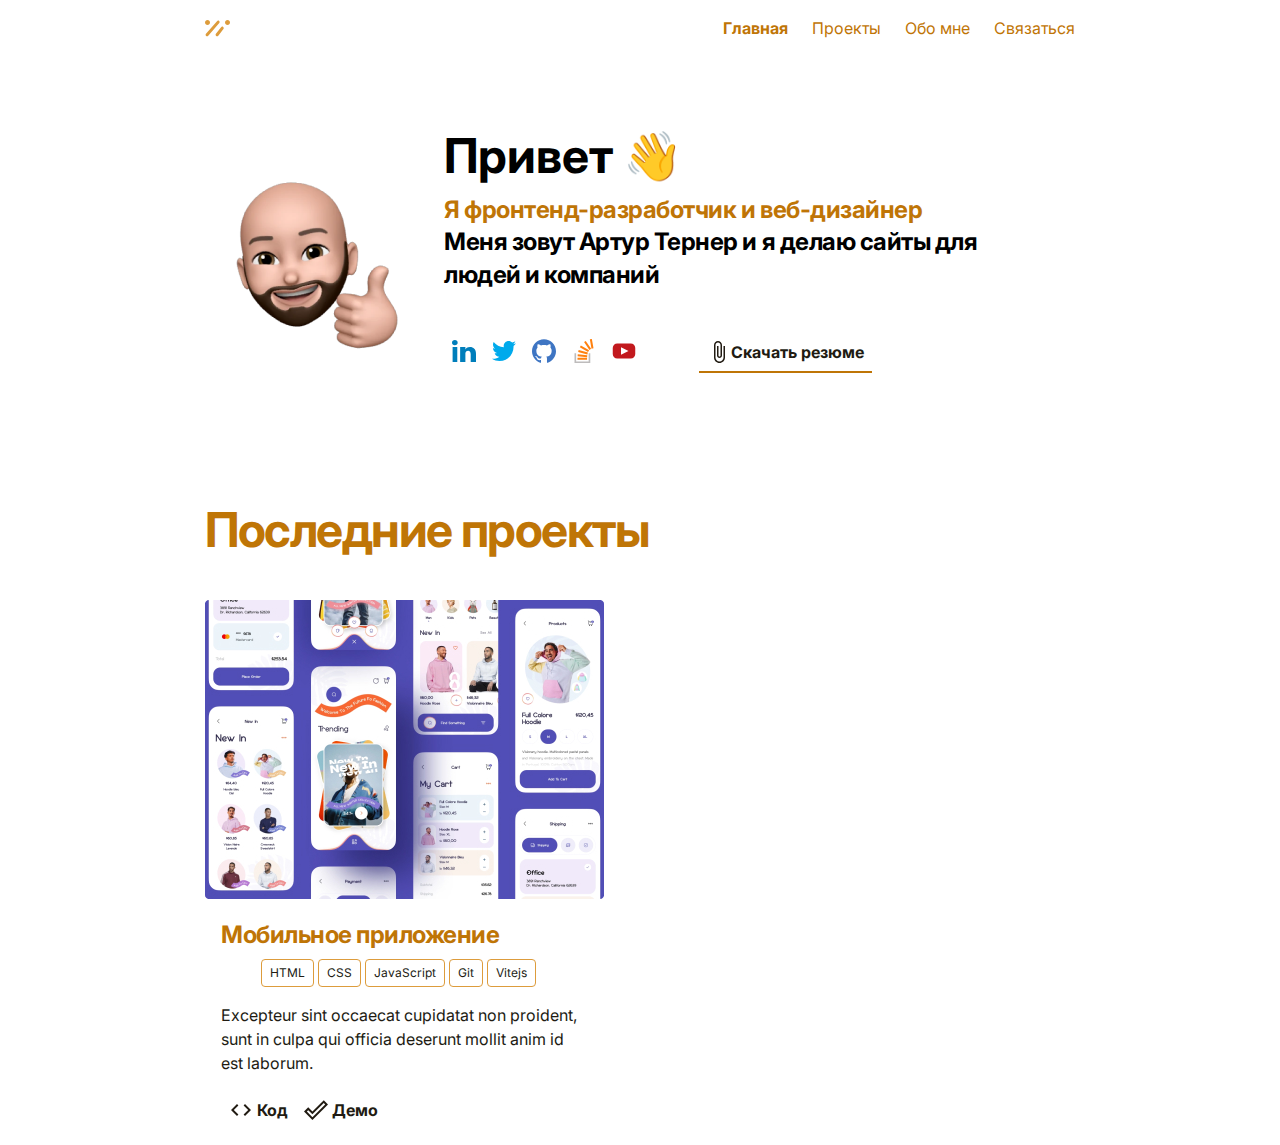
==== index.html @ 76e6dc6d "Верстаем дальше" ====
<!DOCTYPE html>
<html lang="ru">
<head>
  <meta charset="UTF-8">
  <meta http-equiv="X-UA-Compatible" content="IE=edge">
  <meta name="viewport" content="width=device-width, initial-scale=1.0">
  <title>Артур Тернер - сайт портфолио</title>
  <link rel="stylesheet" href="css/normalize.css">
  <link rel="stylesheet" href="css/style.css">
  <link rel="preconnect" href="https://fonts.googleapis.com">
  <link rel="preconnect" href="https://fonts.gstatic.com" crossorigin>
  <link href="https://fonts.googleapis.com/css2?family=Inter:wght@400;700&family=Roboto:wght@400;700&display=swap" rel="stylesheet">
</head>
<body>
  <div class="navbar container">
    <img src="img/logo.svg" alt="Logo">
    <nav class="navigation">
      <ul class="nav_list">
        <li class="nav_item"><a href="№" class="nav_link active">Главная</a></li>
        <li class="nav_item"><a href="№" class="nav_link">Проекты</a></li>
        <li class="nav_item"><a href="№" class="nav_link">Обо мне</a></li>
        <li class="nav_item"><a href="№" class="nav_link">Связаться</a></li>
      </ul>
    </nav>
  </div> 
  <!-- ./navbar -->

  <header class="header container">
    <img src="img/avatar.png" alt="Артур" class="header_photo">
    <!-- /.header_photo -->
    <div class="header_text">
      <strong class="header_strong">Привет 👋</strong>
      <h1 class="header_heading">
        <span class="header_primary">Я фронтенд-разработчик и веб-дизайнер</span> <br /> 
        Меня зовут Артур Тернер и я делаю сайты для <br /> людей и компаний
      </h1>
      <div class="header_links">
        <ul class="social_list">
          <li class="social_item">
            <a href="" class="social_link"><img src="img/icons/linkedin.svg" alt="linkedin" class="social_logo">
            </a>
          </li>
          <li class="social_item">
            <a href="" class="social_link"><img src="img/icons/twitter.svg" alt="twitter" class="social_logo">
            </a>
          </li>
          <li class="social_item">
            <a href="" class="social_link"><img src="img/icons/github.svg" alt="github" class="social_logo">
            </a>
          </li>
          <li class="social_item">
            <a href="" class="social_link"><img src="img/icons/stackoverflow.svg" alt="stackoverflow" class="social_logo">
            </a>
          </li>
          <li class="social_item">
            <a href="" class="social_link"><img src="img/icons/youtube.svg" alt="youtube" class="social_logo">
            </a>
          </li>
        </ul>
        <a href="#" class="cv_download" download>
          <img src="img/download.svg" alt="download" class="cv_icon">
          <span class="cv_text">Скачать резюме</span>
        </a>
      </div>
      <!-- /.header_links -->
    </div>
    <!-- /.header_text -->
  </header>
  <!-- /.header -->
  <section class="portfolio">
    <div class="container">
      <h2 class="section_heading">Последние проекты</h2>
      <div class="cards">
        <div class="card">
          <img src="img/portfolio/image1.jpg" alt="Мобильное приложение" class="card_image" />
          <div class="card_text_wrapper">
            <h3 class="card_title">Мобильное приложение</h3>
          <ul class="tags">
            <li class="tags_item"><a href="#" class="tag">HTML</a></li>
            <li class="tags_item"><a href="#" class="tag">CSS</a></li>
            <li class="tags_item"><a href="#" class="tag">JavaScript</a></li>
            <li class="tags_item"><a href="#" class="tag">Git</a></li>
            <li class="tags_item"><a href="#" class="tag">Vitejs</a></li>
          </ul>
          <p class="card_text">
            Excepteur sint occaecat cupidatat non proident, sunt in culpa qui officia deserunt mollit anim id est laborum.
          </p>
          <div class="card_buttons">
            <a href="#" class="card_button">
              <img src="img/icons/code.svg" alt="code icon" class="card_button_icon" />
              <span class="card_button_text">Код</span>
            </a>
              <a href="#" class="card_button">
                <img src="img/icons/check.svg" alt="check icon" class="card_button_icon" />
                <span class="card_button_text">Демо</span>
              </a>
          </div>
          </div>
          <!-- /.card_text_wrapper -->
        </div>
        <!-- /.card -->
      </div>
      <!-- /.cards -->
    </div>
    <!-- /.container -->
  </section>
  <!-- /.portfolio -->
</body>
</html>
---- css/style.css ----
body {
  font-family: 'Inter', sans-serif;
}
.navbar {
  display: flex;
  align-items: center;
  justify-content: space-between;
}
.nav_list {
  display: flex;
  align-items: center;
  list-style: none;
  padding: 0;
}
.nav_link {
  text-decoration: none;
  color: #BF7506;
  margin-left: 24px;
  font-size: 16px;
  line-height: 150%;
}
.nav_link.active {
  font-weight: 700;
}
.container {
  max-width: 870px;
  width: 100%;
  margin: auto;
}
.header {
  padding: 70px 0;
  display: flex;
  align-items:center;
}
.header_text {
  margin-left: 27px;
}
.header_strong {
  font-weight: 700;
  font-size: 48px;
  line-height: 125%;
}
.header_heading {
  font-weight: 700;
  font-size: 24px;
  line-height: 135%;
  letter-spacing: -0.02em; 
  margin-top: 8px;
  margin-bottom: 24px;
}
.header_primary {
  color: #BF7506;
}
.social_list {
  list-style: none;
  padding: 0;
  display: flex;
  align-items: center;
}
.social_link {
  display: inline-block;
  padding: 8px;
}
.header_links {
  display: flex;
  align-items: center;
}
.cv_download {
  padding: 7px 8px;
  margin-left: 55px;
  display: flex;
  align-items: center;
  text-decoration: none;
  font-weight: 700;
  font-size: 16px;
  line-height: 150%;
  color: #211B12;
  border-bottom: 2px solid  #BF7506;;
}
.cv-icon {
  margin-right: 4px; 
}
.section_heading {
  font-weight: 700;
  font-size: 48px;
  line-height: 125%;
  letter-spacing: -0.03em;
  color: #BF7506;
}
.card {
  max-width: 400px;
}
.card_text_wrapper {
  padding: 16px;
}
.card_title {
  font-weight: 700;
  font-size: 24px;
  line-height: 135%;
  letter-spacing: -0.02em;
  color: #BF7506;
  margin-top: 0;
  margin-bottom: 8px;
}
.card_text {
  font-weight: 400;
  font-size: 16px;
  line-height: 150%;
  color: #211B12;
}
.tags {
  list-style: none;
  display: flex;
  align-items: center;
  margin-top: 8px;
  margin-bottom: 16px;
}
.tag {
  padding: 4px 8px;
  display: inline-block;
  font-weight: 400;
  font-size: 12px;
  line-height: 150%;
  text-decoration: none;
  color: #211B12;
  background: #FFFFFF;
  border: 1px solid #DD9C3C;
  border-radius: 4px;
  margin-right: 4px;
}
.card_buttons {
  display: flex;
  align-items: center;
}
.card_button {
  display: flex;
  align-items: center;
  padding: 7px 8px;
  text-decoration: none; 
  font-weight: 700;
  font-size: 16px;
  line-height: 150%;
  color: #211B12;
}
.card_button_icon {
  margin-right: 4px;
}
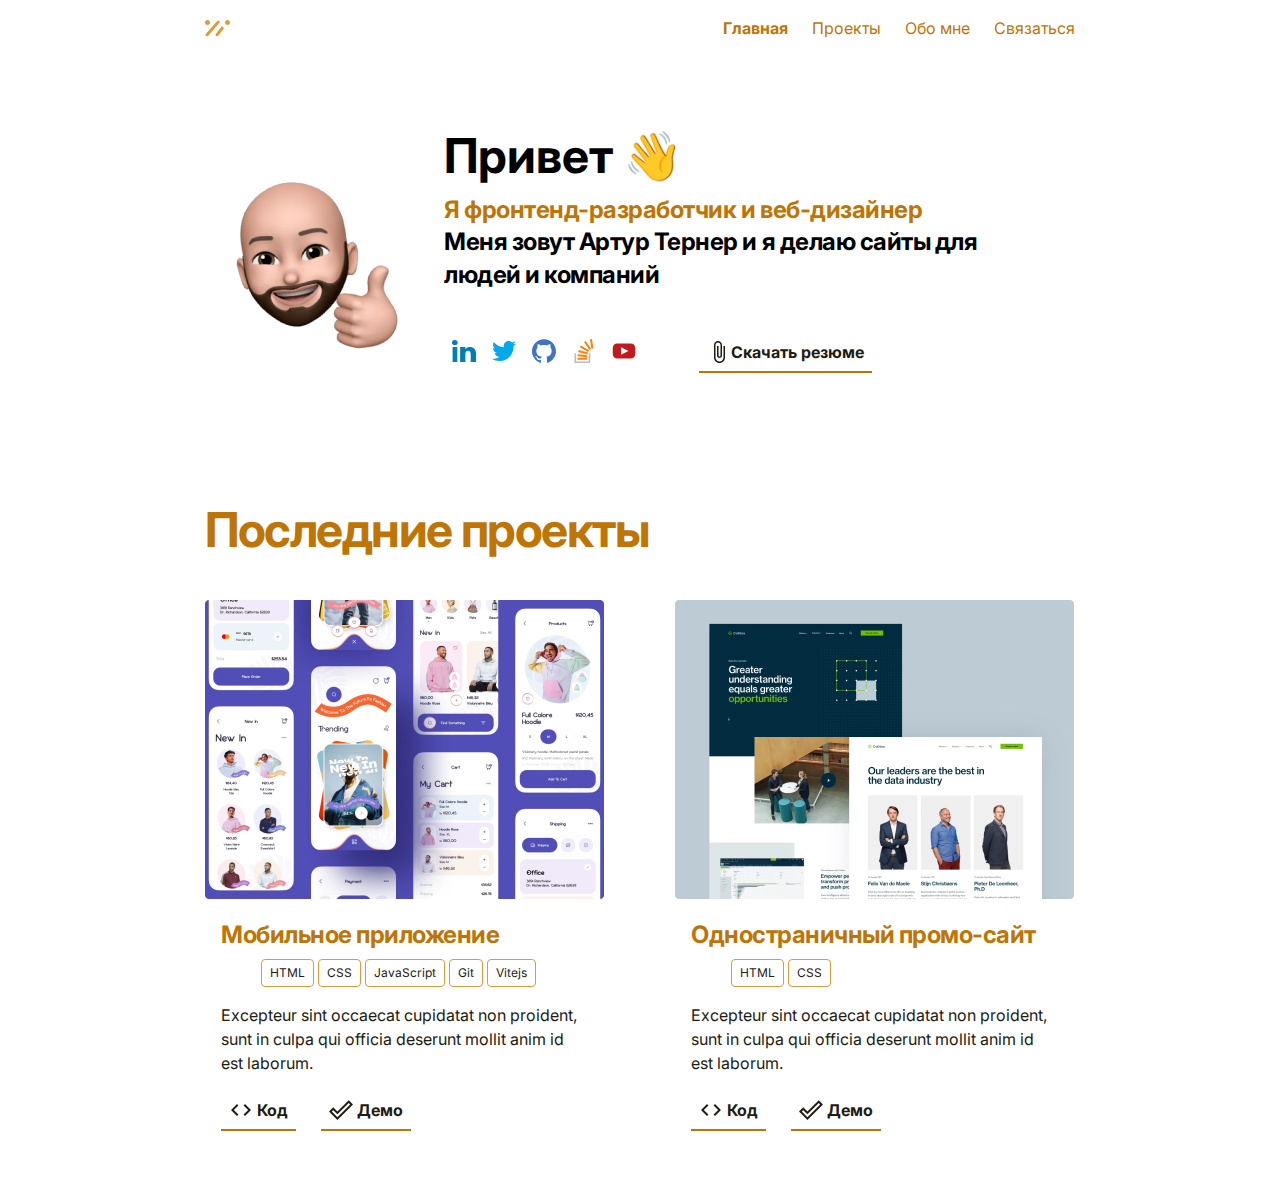
==== commit fcb2dd80: "Сверстали блок с портфолио" ====
--- a/index.html
+++ b/index.html
@@ -99,6 +99,31 @@
           <!-- /.card_text_wrapper -->
         </div>
         <!-- /.card -->
+        <div class="card">
+          <img src="img/portfolio/image2.jpg" alt="Одностраничный промо-сайт" class="card_image" />
+          <div class="card_text_wrapper">
+            <h3 class="card_title">Одностраничный промо-сайт</h3>
+          <ul class="tags">
+            <li class="tags_item"><a href="#" class="tag">HTML</a></li>
+            <li class="tags_item"><a href="#" class="tag">CSS</a></li>
+          </ul>
+          <p class="card_text">
+            Excepteur sint occaecat cupidatat non proident, sunt in culpa qui officia deserunt mollit anim id est laborum.
+          </p>
+          <div class="card_buttons">
+            <a href="#" class="card_button">
+              <img src="img/icons/code.svg" alt="code icon" class="card_button_icon" />
+              <span class="card_button_text">Код</span>
+            </a>
+              <a href="#" class="card_button">
+                <img src="img/icons/check.svg" alt="check icon" class="card_button_icon" />
+                <span class="card_button_text">Демо</span>
+              </a>
+          </div>
+          </div>
+          <!-- /.card_text_wrapper -->
+        </div>
+        <!-- /.card -->
       </div>
       <!-- /.cards -->
     </div>
--- a/css/style.css
+++ b/css/style.css
@@ -89,6 +89,7 @@
 }
 .card {
   max-width: 400px;
+  margin-bottom: 40px;
 }
 .card_text_wrapper {
   padding: 16px;
@@ -128,6 +129,11 @@
   border-radius: 4px;
   margin-right: 4px;
 }
+.cards {
+  display: flex;
+  align-items: flex-start;
+  justify-content: space-between;
+}
 .card_buttons {
   display: flex;
   align-items: center;
@@ -141,6 +147,8 @@
   font-size: 16px;
   line-height: 150%;
   color: #211B12;
+  border-bottom: 2px solid #BF7506;
+  margin-right: 25px;
 }
 .card_button_icon {
   margin-right: 4px;
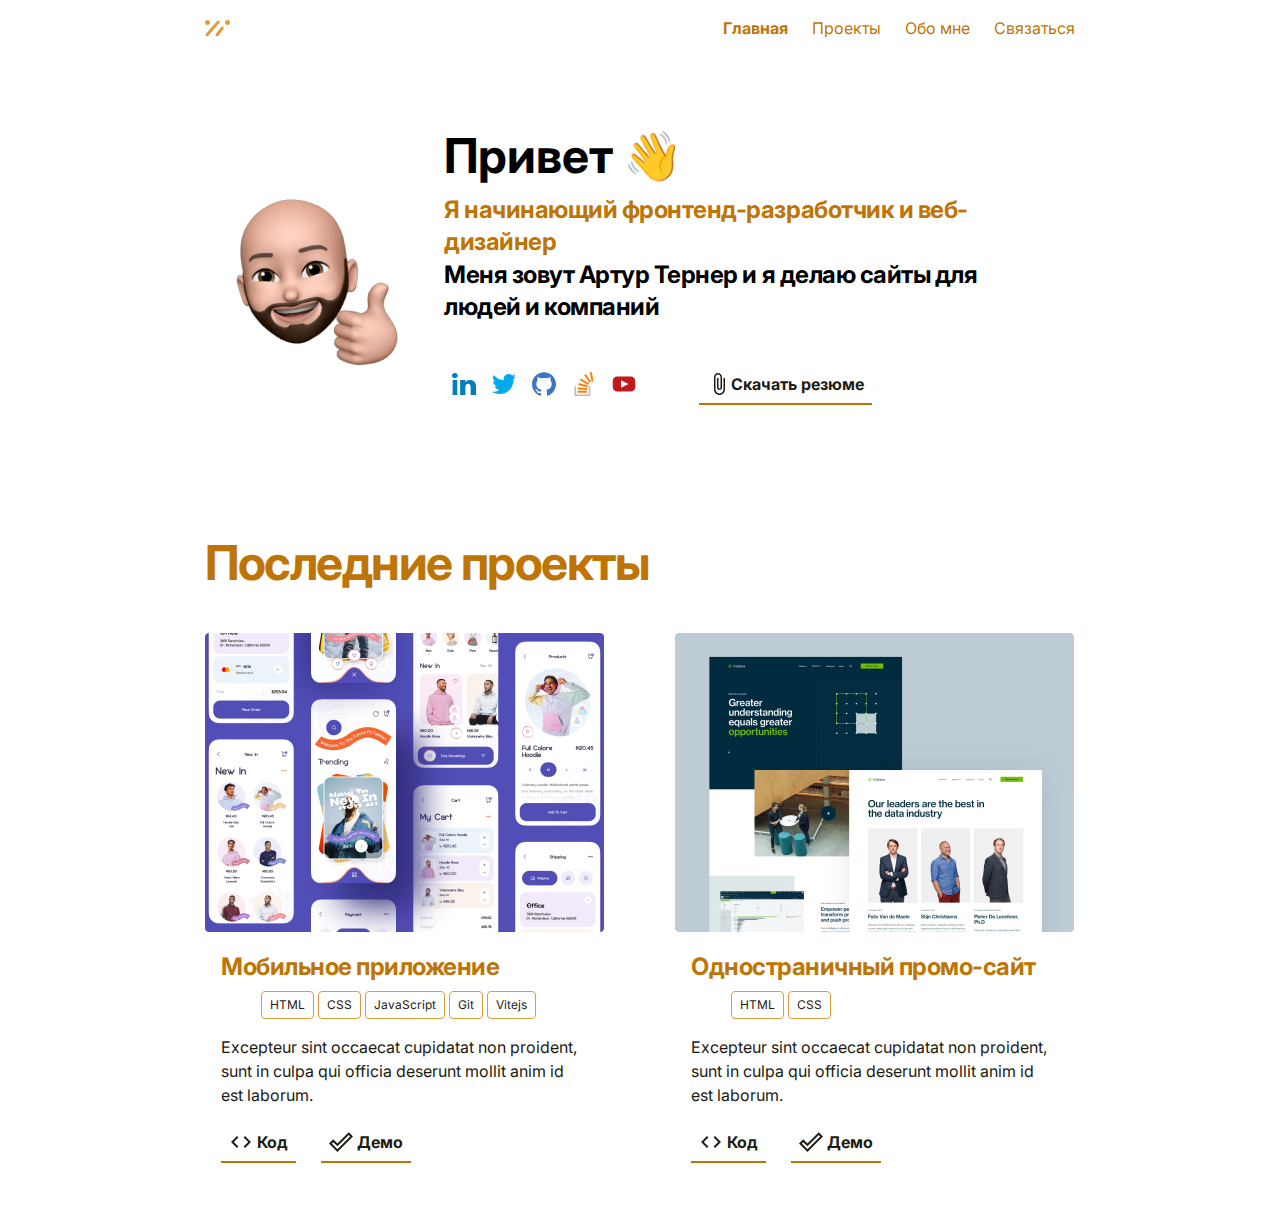
==== commit 24e5de02: "Add files via upload" ====
--- a/index.html
+++ b/index.html
@@ -31,7 +31,7 @@
     <div class="header_text">
       <strong class="header_strong">Привет 👋</strong>
       <h1 class="header_heading">
-        <span class="header_primary">Я фронтенд-разработчик и веб-дизайнер</span> <br /> 
+        <span class="header_primary">Я начинающий фронтенд-разработчик и веб-дизайнер</span> <br /> 
         Меня зовут Артур Тернер и я делаю сайты для <br /> людей и компаний
       </h1>
       <div class="header_links">
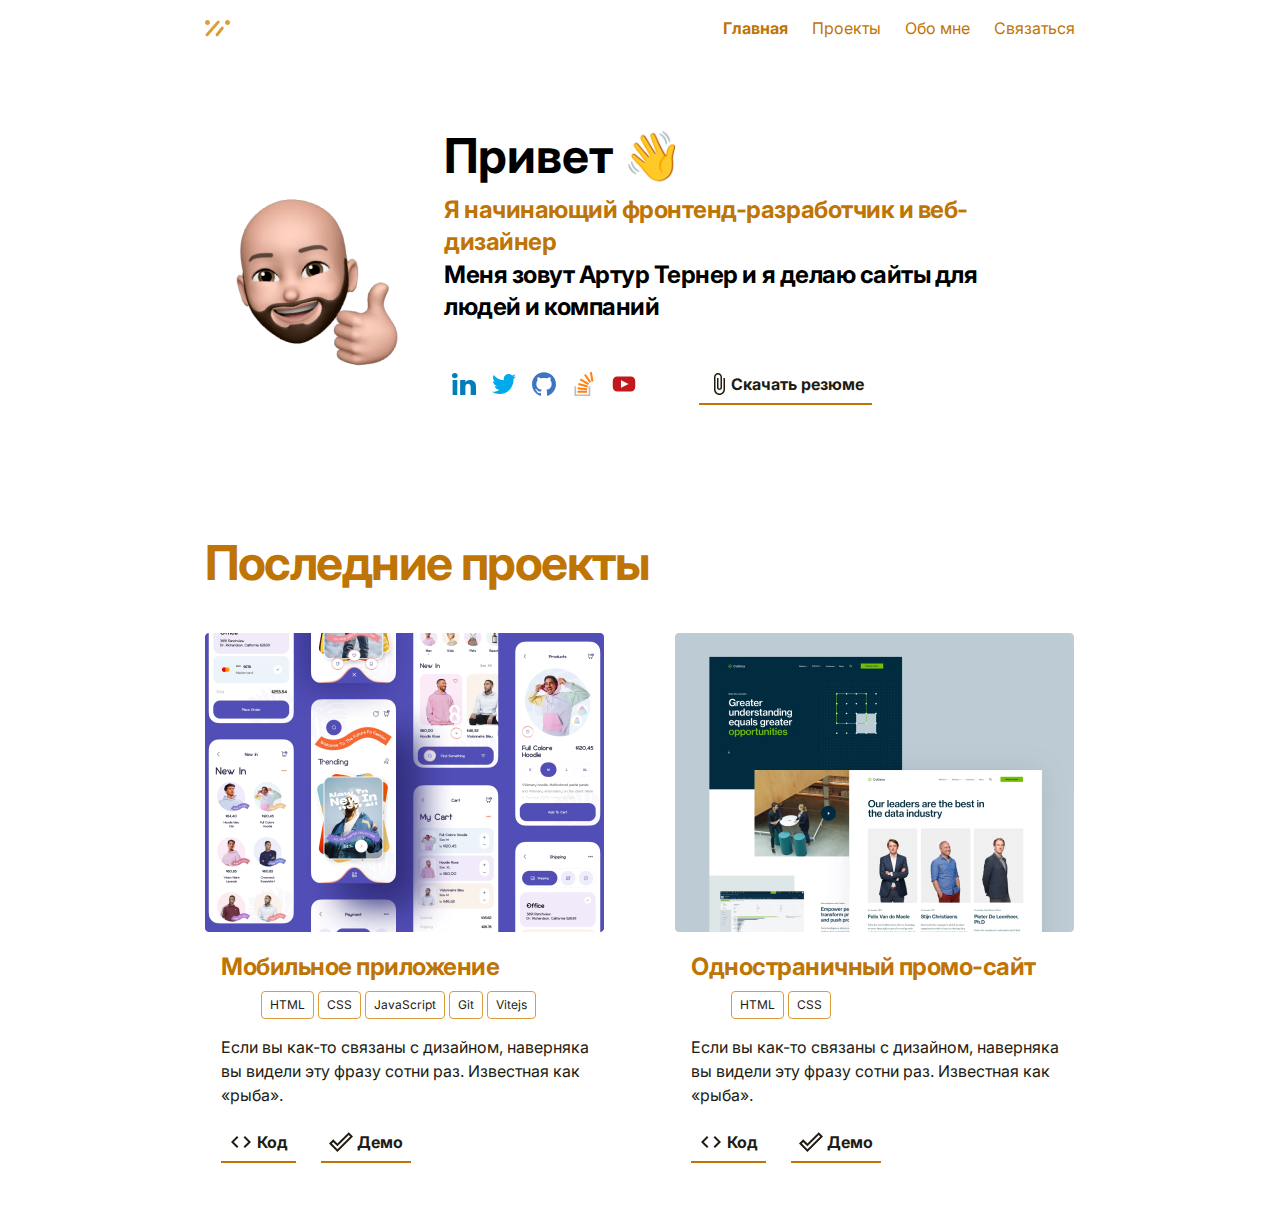
==== commit b7b69ed3: "Добавил текст" ====
--- a/index.html
+++ b/index.html
@@ -83,7 +83,7 @@
             <li class="tags_item"><a href="#" class="tag">Vitejs</a></li>
           </ul>
           <p class="card_text">
-            Excepteur sint occaecat cupidatat non proident, sunt in culpa qui officia deserunt mollit anim id est laborum.
+            Если вы как-то связаны с дизайном, наверняка вы видели эту фразу сотни раз. Известная как «рыба».
           </p>
           <div class="card_buttons">
             <a href="#" class="card_button">
@@ -108,7 +108,7 @@
             <li class="tags_item"><a href="#" class="tag">CSS</a></li>
           </ul>
           <p class="card_text">
-            Excepteur sint occaecat cupidatat non proident, sunt in culpa qui officia deserunt mollit anim id est laborum.
+            Если вы как-то связаны с дизайном, наверняка вы видели эту фразу сотни раз. Известная как «рыба».
           </p>
           <div class="card_buttons">
             <a href="#" class="card_button">
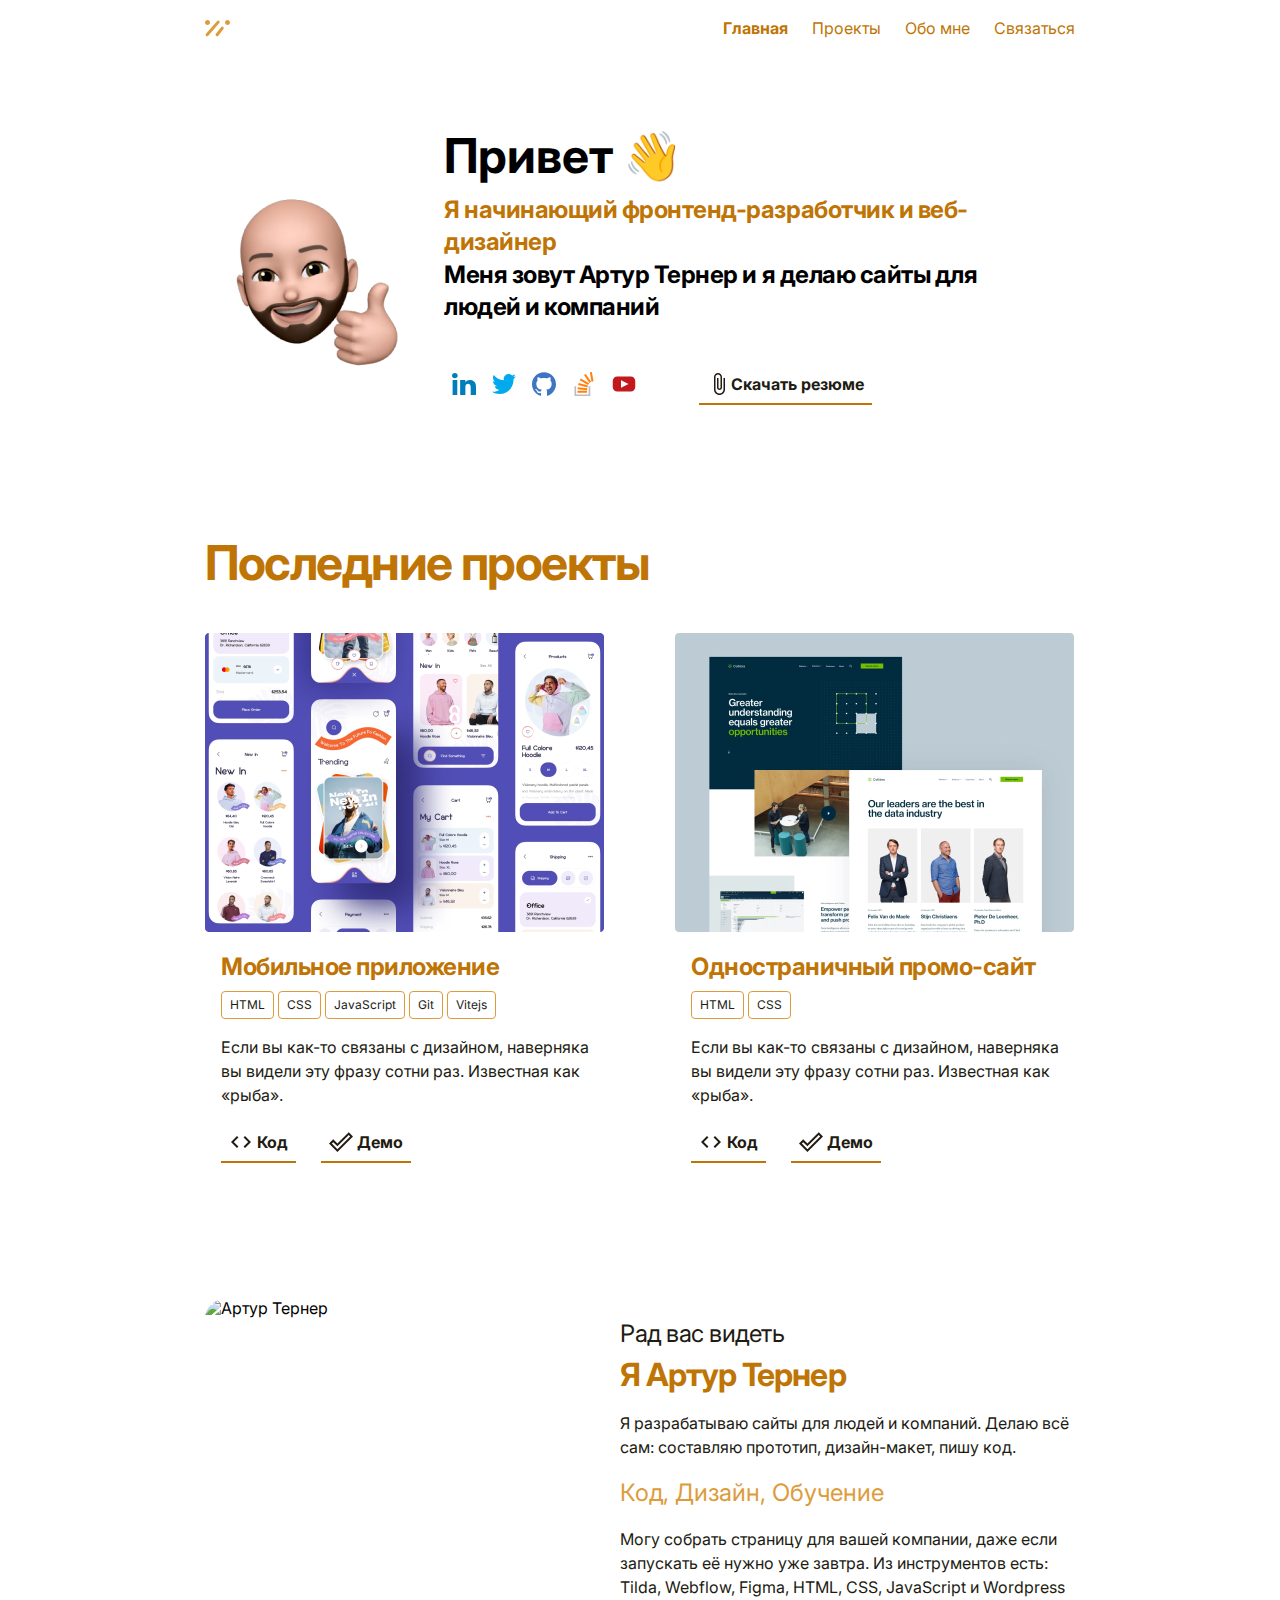
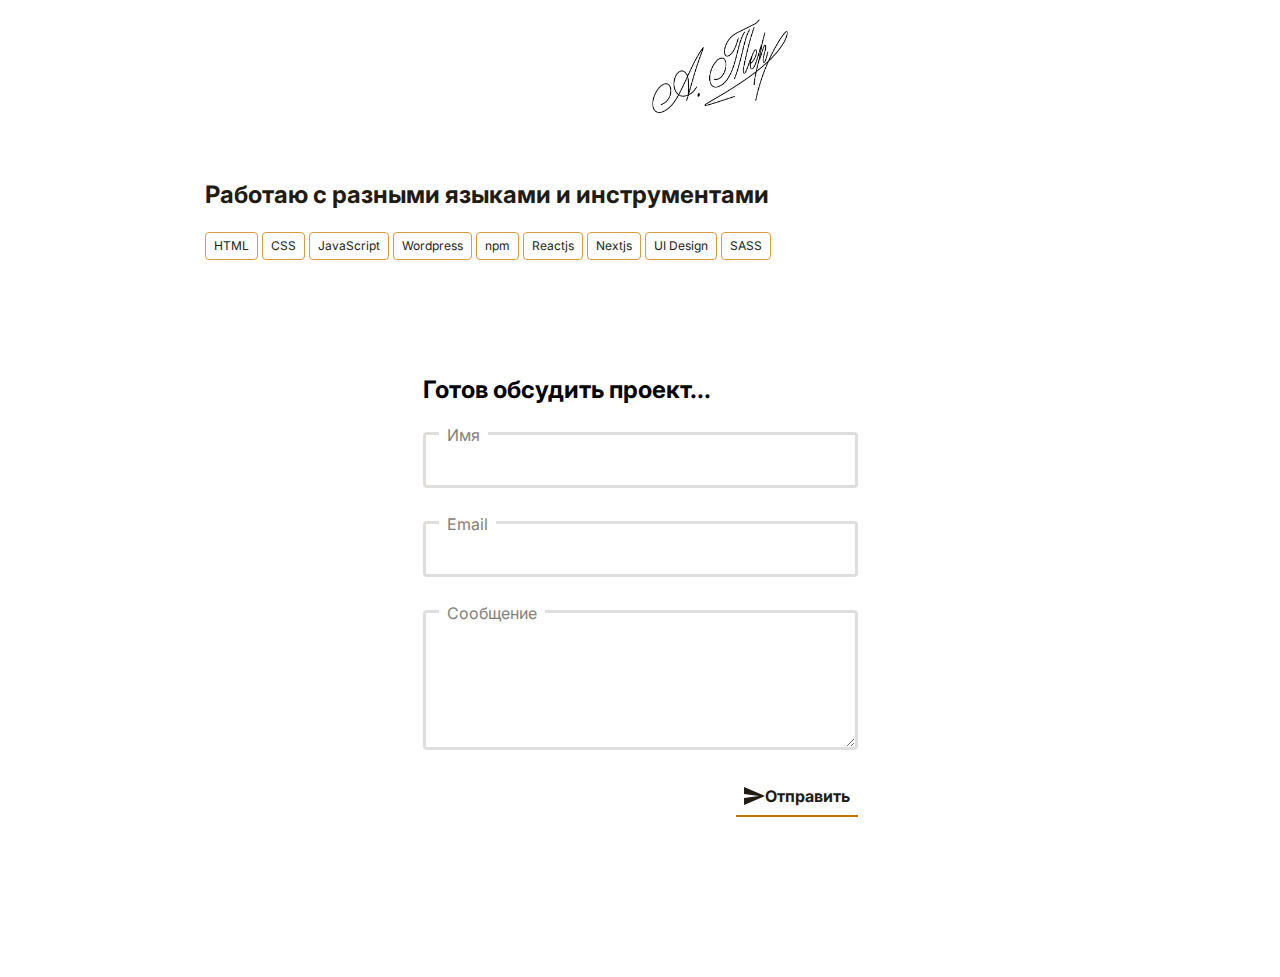
==== commit c2e70d97: "Сверстали блок об авторе и форму обратной связи" ====
--- a/index.html
+++ b/index.html
@@ -130,5 +130,61 @@
     <!-- /.container -->
   </section>
   <!-- /.portfolio -->
+  <section class="developer container">
+    <img src="img/developer-photo.jpg" alt="Артур Тернер" class="developer_photo" />
+    <div class="developer_about">
+      <span class="developer_hello">Рад вас видеть</span>
+      <h2 class="developer_title">Я Артур Тернер</h2>
+      <p class="developer_text">
+        Я разрабатываю сайты для людей и компаний. Делаю всё сам: составляю прототип, дизайн-макет, пишу код.
+      </p>
+      <span class="motto">Код, Дизайн, Обучение</span>
+      <p class="developer_text">
+        Могу собрать страницу для вашей компании, даже если запускать её нужно уже завтра. Из инструментов есть: 
+        Tilda, Webflow, Figma, HTML, CSS, JavaScript и Wordpress
+      </p>
+      <img src="img/sign.png" alt="Подпись: Артур Тернер" class="developer_sign">
+    </div>
+  </section>
+  <!-- /.developer container -->
+  <section class="skills container">
+    <h2 class="skills_title">Работаю с разными языками и инструментами</h2>
+    <ul class="tags">
+            <li class="tags_item"><a href="#" class="tag">HTML</a></li>
+            <li class="tags_item"><a href="#" class="tag">CSS</a></li>
+            <li class="tags_item"><a href="#" class="tag">JavaScript</a></li>
+            <li class="tags_item"><a href="#" class="tag">Wordpress</a></li>
+            <li class="tags_item"><a href="#" class="tag">npm</a></li>
+            <li class="tags_item"><a href="#" class="tag">Reactjs</a></li>
+            <li class="tags_item"><a href="#" class="tag">Nextjs</a></li>
+            <li class="tags_item"><a href="#" class="tag">UI Design</a></li>
+            <li class="tags_item"><a href="#" class="tag">SASS</a></li>
+          </ul>
+  </section>
+  <!-- /.skills -->
+  <section class="feedback form-container">
+    <h2 class="feedback_title">Готов обсудить проект...</h2>
+    <form action="" class="form">
+      <div class="input_group">
+        <label for="userName" class="input_label">Имя</label>
+        <input id="userName" type="text" class="input" />
+      </div>
+      <div class="input_group">
+        <label for="userEmail" class="input_label">Email</label>
+        <input id="userEmail" type="text" class="input" />
+      </div>
+      <div class="input_group">
+        <label for="userMessage" class="input_label">Сообщение</label>
+        <textarea id="userMessage" cols="30" rows="30" class="input textarea"></textarea>
+      </div>
+      <!-- /.input_group -->
+       <div class="button_group">
+        <button type="submit" class="submit_button"> 
+          <img src="img/icons/send.svg" alt="send-icon" class="cv_icon">
+          <span class="cv_text">Отправить</span>
+        </button>
+       </div>
+    </form>
+  </section>
 </body>
 </html>
--- a/css/style.css
+++ b/css/style.css
@@ -1,3 +1,6 @@
+* {
+  box-sizing: border-box;
+}
 body {
   font-family: 'Inter', sans-serif;
 }
@@ -75,7 +78,7 @@
   font-size: 16px;
   line-height: 150%;
   color: #211B12;
-  border-bottom: 2px solid  #BF7506;;
+  border-bottom: 2px solid  #BF7506;
 }
 .cv-icon {
   margin-right: 4px; 
@@ -115,6 +118,7 @@
   align-items: center;
   margin-top: 8px;
   margin-bottom: 16px;
+  padding-left: 0;
 }
 .tag {
   padding: 4px 8px;
@@ -155,5 +159,109 @@
 }
 
 
-
-
+.developer {
+  padding: 80px 0 20px;
+  display: flex;
+  align-items: center;
+}
+.developer_photo {
+  width: 360px;
+  height: 440px;
+  flex-shrink: 0;
+  object-fit: cover;
+  border-radius: 20px;
+}
+.developer_about {
+  margin-left: 55px;
+}
+.developer_hello {
+  font-weight: 400;
+  font-size: 24px;
+  line-height: 135%;
+  letter-spacing: -0.02em;
+  color: #211B12;
+}
+.developer_title {
+  font-weight: 700;
+  font-size: 32px;
+  line-height: 125%;
+  letter-spacing: -0.03em;
+  color: #BF7506;
+  margin-top: 4px;
+  margin-bottom: 16px;
+}
+.developer_text {
+  font-size: 16px;
+  line-height: 150%;  
+  color: #211B12;
+}
+.motto {
+  font-size: 24px;
+  line-height: 150%;
+  color: #DD9C3C;
+  margin: 16px 0; 
+}
+.developer_sign {
+  max-width: 200px;
+}
+.padding {
+  padding: 20px 0;
+}
+.skills_title {
+  font-weight: 700;
+  font-size: 24px;
+  line-height: 135%;
+  color: #211B12;
+}
+.feedback {
+  padding: 80px 0 160px;
+}
+.input_group {
+  position: relative;
+  margin-bottom: 24px;
+}
+.input_label {
+  position: absolute;
+  font-weight: 400;
+  font-size: 16px;
+  line-height: 150%;
+  color: #83807C;
+  padding: 0 8px;
+  background: #FFFFFF;
+  top: 0;
+  left: 16px;
+}
+.input_group {
+  padding-top: 9px;
+}
+.input {
+  border: 3px solid #E0DEDC;
+  border-radius: 4px; 
+  width: 435px;
+  height: 56px;
+}
+.textarea {
+  min-height: 140px;
+}
+.form-container {
+  max-width: 435px;
+  margin: auto;
+}
+.submit_button {
+  padding: 7px 8px;
+  display: flex;
+  align-items: center;
+  text-decoration: none;
+  font-weight: 700;
+  font-size: 16px;
+  line-height: 150%;
+  color: #211B12;
+  border: none;
+  border-bottom: 2px solid  #BF7506;
+  background-color: #fff;
+  cursor: pointer;
+}
+.button_group {
+  display: flex;
+  justify-content: flex-end;
+}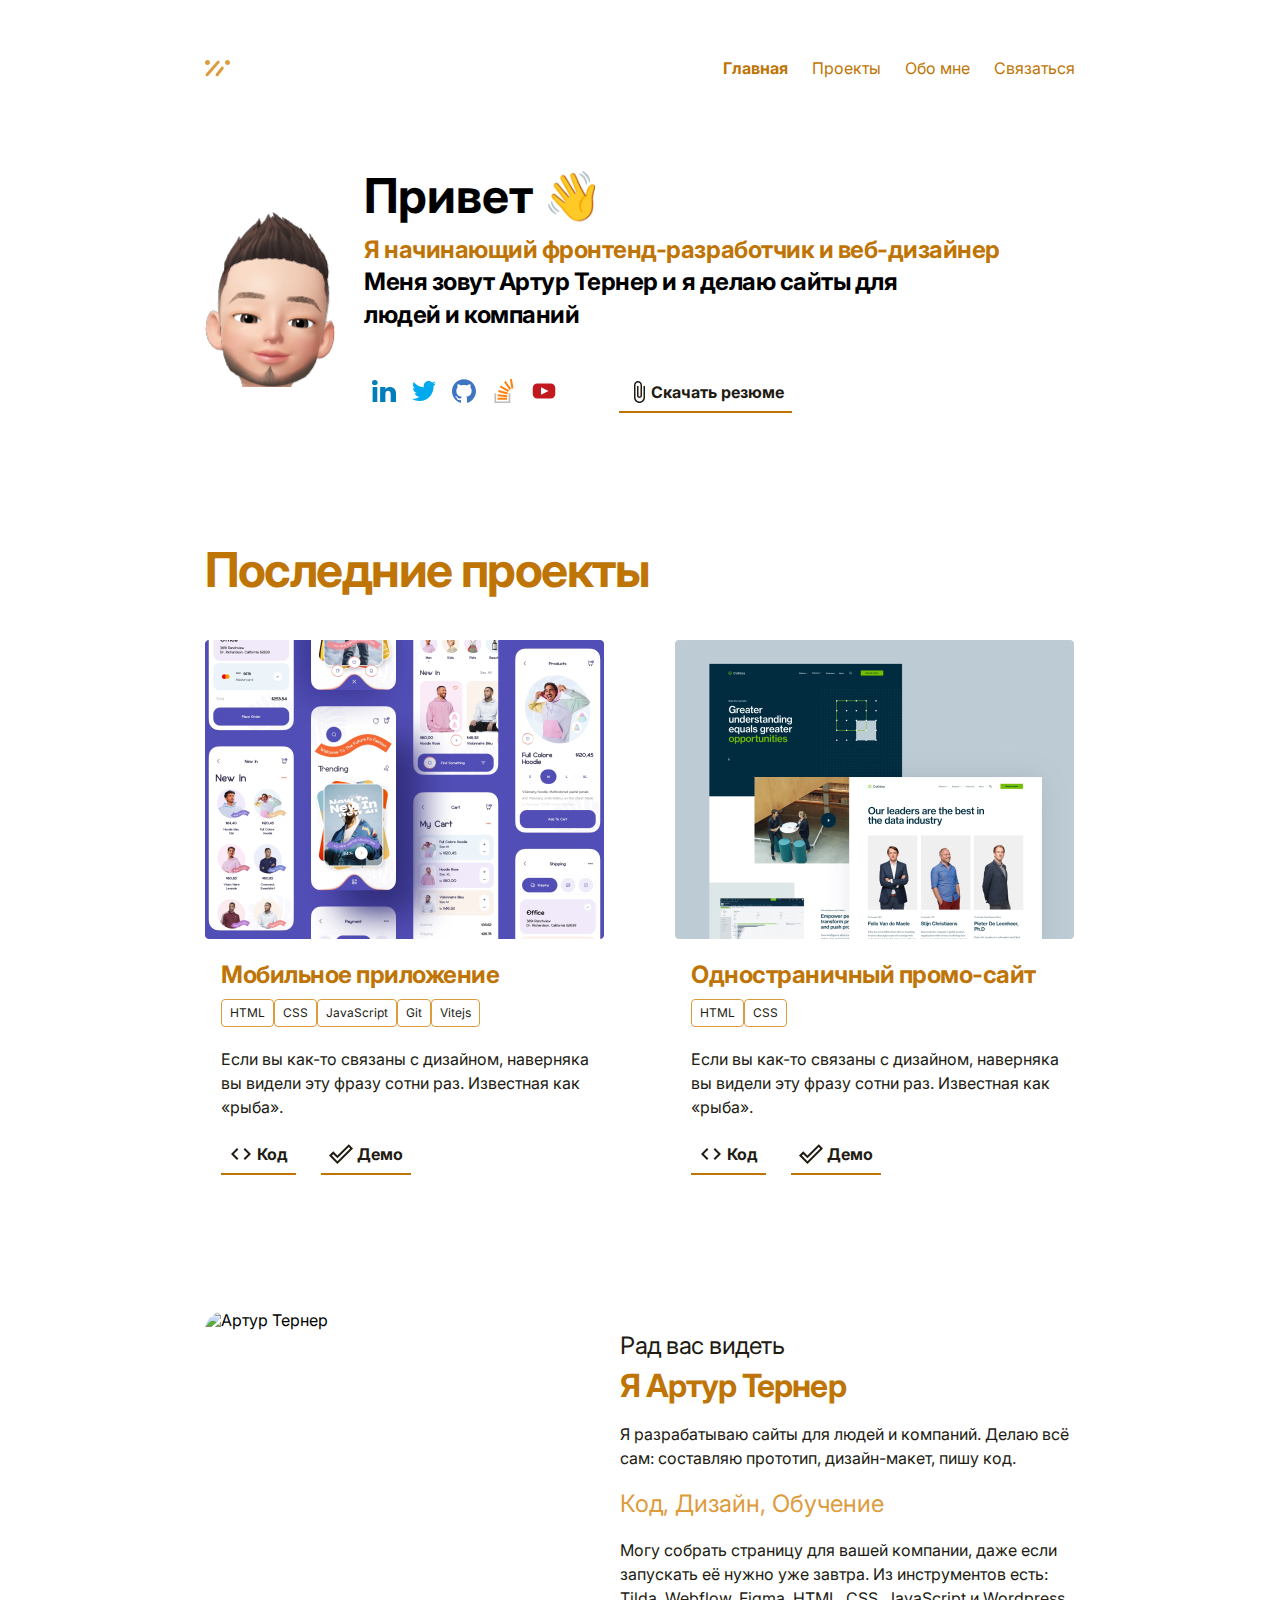
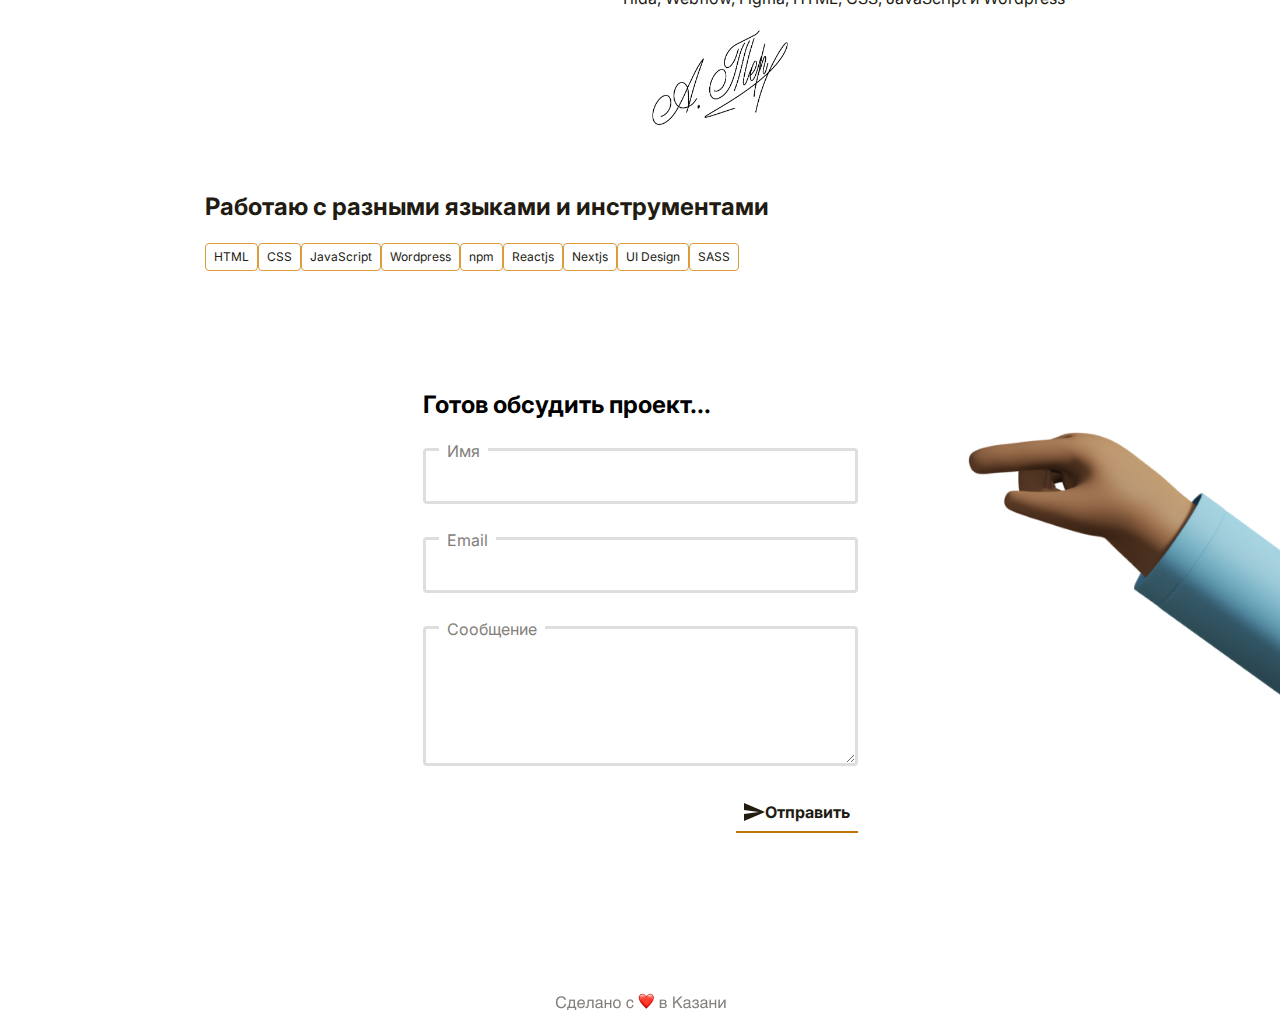
==== commit ab4cdabc: "Сделали адаптив сайта" ====
--- a/index.html
+++ b/index.html
@@ -16,16 +16,16 @@
     <img src="img/logo.svg" alt="Logo">
     <nav class="navigation">
       <ul class="nav_list">
-        <li class="nav_item"><a href="№" class="nav_link active">Главная</a></li>
-        <li class="nav_item"><a href="№" class="nav_link">Проекты</a></li>
-        <li class="nav_item"><a href="№" class="nav_link">Обо мне</a></li>
-        <li class="nav_item"><a href="№" class="nav_link">Связаться</a></li>
+        <li class="nav_item"><a href="#main" class="nav_link active">Главная</a></li>
+        <li class="nav_item"><a href="#portfolio" class="nav_link">Проекты</a></li>
+        <li class="nav_item"><a href="#developer" class="nav_link">Обо мне</a></li>
+        <li class="nav_item"><a href="#feedback" class="nav_link">Связаться</a></li>
       </ul>
     </nav>
   </div> 
   <!-- ./navbar -->
 
-  <header class="header container">
+  <header class="header container" id="main"> 
     <img src="img/avatar.png" alt="Артур" class="header_photo">
     <!-- /.header_photo -->
     <div class="header_text">
@@ -57,7 +57,7 @@
             </a>
           </li>
         </ul>
-        <a href="#" class="cv_download" download>
+        <a href="cv.pdf" class="cv_download" download>
           <img src="img/download.svg" alt="download" class="cv_icon">
           <span class="cv_text">Скачать резюме</span>
         </a>
@@ -67,7 +67,7 @@
     <!-- /.header_text -->
   </header>
   <!-- /.header -->
-  <section class="portfolio">
+  <section class="portfolio" id="portfolio">
     <div class="container">
       <h2 class="section_heading">Последние проекты</h2>
       <div class="cards">
@@ -130,7 +130,7 @@
     <!-- /.container -->
   </section>
   <!-- /.portfolio -->
-  <section class="developer container">
+  <section class="developer container" id="developer">
     <img src="img/developer-photo.jpg" alt="Артур Тернер" class="developer_photo" />
     <div class="developer_about">
       <span class="developer_hello">Рад вас видеть</span>
@@ -147,7 +147,7 @@
     </div>
   </section>
   <!-- /.developer container -->
-  <section class="skills container">
+  <section class="skills container" id="skills">
     <h2 class="skills_title">Работаю с разными языками и инструментами</h2>
     <ul class="tags">
             <li class="tags_item"><a href="#" class="tag">HTML</a></li>
@@ -162,7 +162,9 @@
           </ul>
   </section>
   <!-- /.skills -->
-  <section class="feedback form-container">
+  <section class="feedback" id="feedback">
+    <img src="img/hand.png" alt="hand" class="feedback_hand">
+    <div class="form-container">
     <h2 class="feedback_title">Готов обсудить проект...</h2>
     <form action="" class="form">
       <div class="input_group">
@@ -185,6 +187,10 @@
         </button>
        </div>
     </form>
+    </div>
   </section>
+  <footer class="footer">
+    <img src="img/love.png" alt="Сделано с ❤️ в Казани" class="footer_img">
+  </footer>
 </body>
 </html>
--- a/css/style.css
+++ b/css/style.css
@@ -5,6 +5,7 @@
   font-family: 'Inter', sans-serif;
 }
 .navbar {
+  padding-top: 40px;
   display: flex;
   align-items: center;
   justify-content: space-between;
@@ -93,6 +94,9 @@
 .card {
   max-width: 400px;
   margin-bottom: 40px;
+}
+.card_image {
+  max-width: 100%;
 }
 .card_text_wrapper {
   padding: 16px;
@@ -131,7 +135,7 @@
   background: #FFFFFF;
   border: 1px solid #DD9C3C;
   border-radius: 4px;
-  margin-right: 4px;
+  margin-bottom: 4px;
 }
 .cards {
   display: flex;
@@ -214,7 +218,14 @@
   color: #211B12;
 }
 .feedback {
+  position: relative;
   padding: 80px 0 160px;
+}
+.feedback_hand {
+  position: absolute;
+  right: 0;
+  top: 20%;
+  width: 25%;
 }
 .input_group {
   position: relative;
@@ -237,7 +248,7 @@
 .input {
   border: 3px solid #E0DEDC;
   border-radius: 4px; 
-  width: 435px;
+  width: 100%;
   height: 56px;
 }
 .textarea {
@@ -264,4 +275,92 @@
 .button_group {
   display: flex;
   justify-content: flex-end;
-}+}
+.footer {
+  margin-bottom: 16px; 
+  text-align: center;
+}
+@media (max-width: 1024px) {
+  .container {
+    max-width: 760px;
+  }
+  .card {
+    max-width: 350px;
+  }
+}
+@media (max-width: 790px) {
+  .container {
+    max-width: 576px;
+  }
+  .header_photo {
+    max-width: 150px;
+  }
+  .header_strong {
+    font-size: 36px;
+  }
+  .header_heading {
+    font-size: 18px;
+  }
+  .cv-download {
+    margin-left: 15px;
+  }
+  .card {
+    max-width: 45%;
+  }
+  .card_text_wrapper {
+    padding: 8px 0;
+  }
+  .developer {
+    flex-direction: column;
+  }
+  .developer_photo {
+    width: 100%;
+    height: 350px;
+    margin-bottom: 30px;
+  }
+  .developer_about {
+    margin-left: 0;
+    padding-left: 20px;
+  }
+  .feedback_hand {
+    display: none;
+  }
+}
+@media (max-width: 600px) {
+   .container {
+    max-width: 90%;
+   }
+   .header {
+    padding-top: 30px;
+    flex-direction: column;
+    text-align: center;
+   }
+   .header_links,
+   .cards,
+   .navbar  {
+    flex-direction: column;
+   }
+   .cv_download {
+    margin-left: 0;
+   }
+    .card {
+      max-width: 100%;
+    }
+    .tags {
+      flex-wrap: wrap;
+    }
+}
+@media (max-width: 480px) {
+  .form-container {
+    width: 90%;
+  }
+  .nav_list {
+    flex-direction: column;
+  }
+}
+.nav-link {
+  margin-left: 0;
+  margin-bottom: 10px;
+}
+
+ 